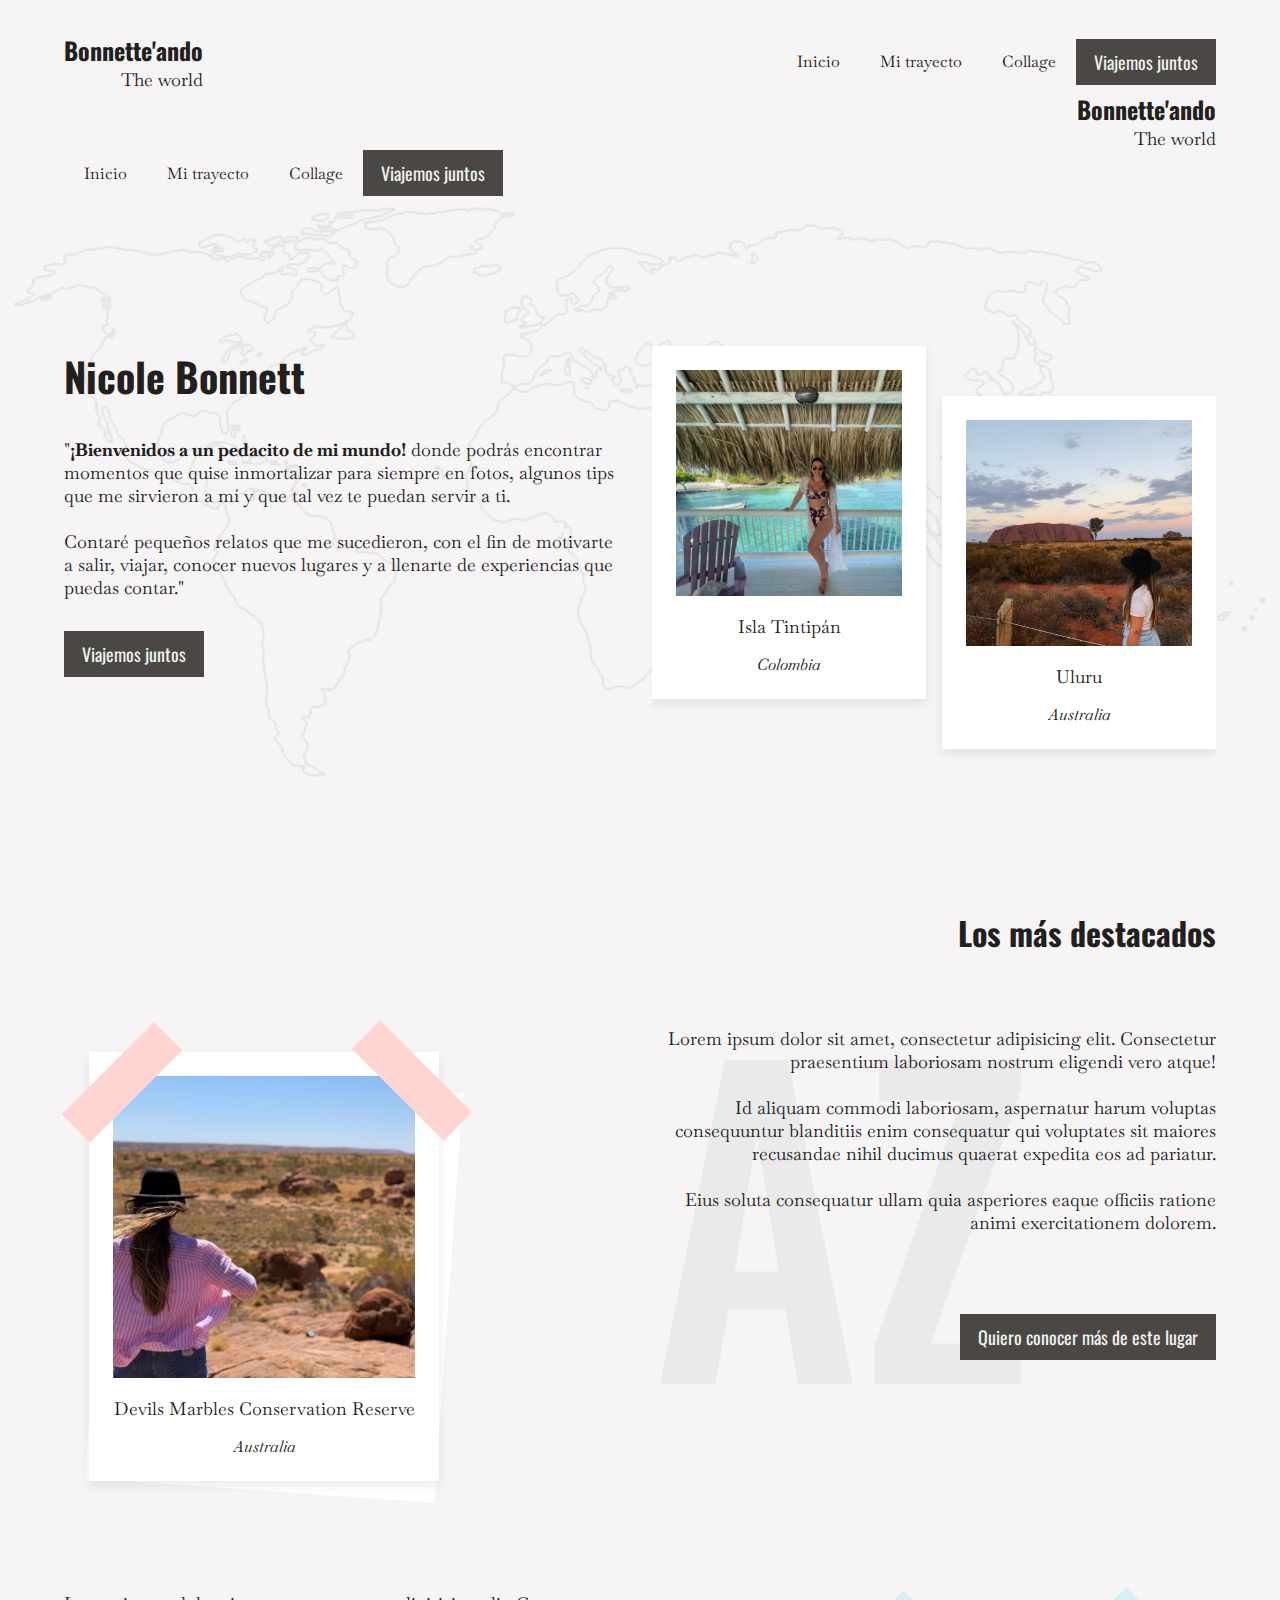
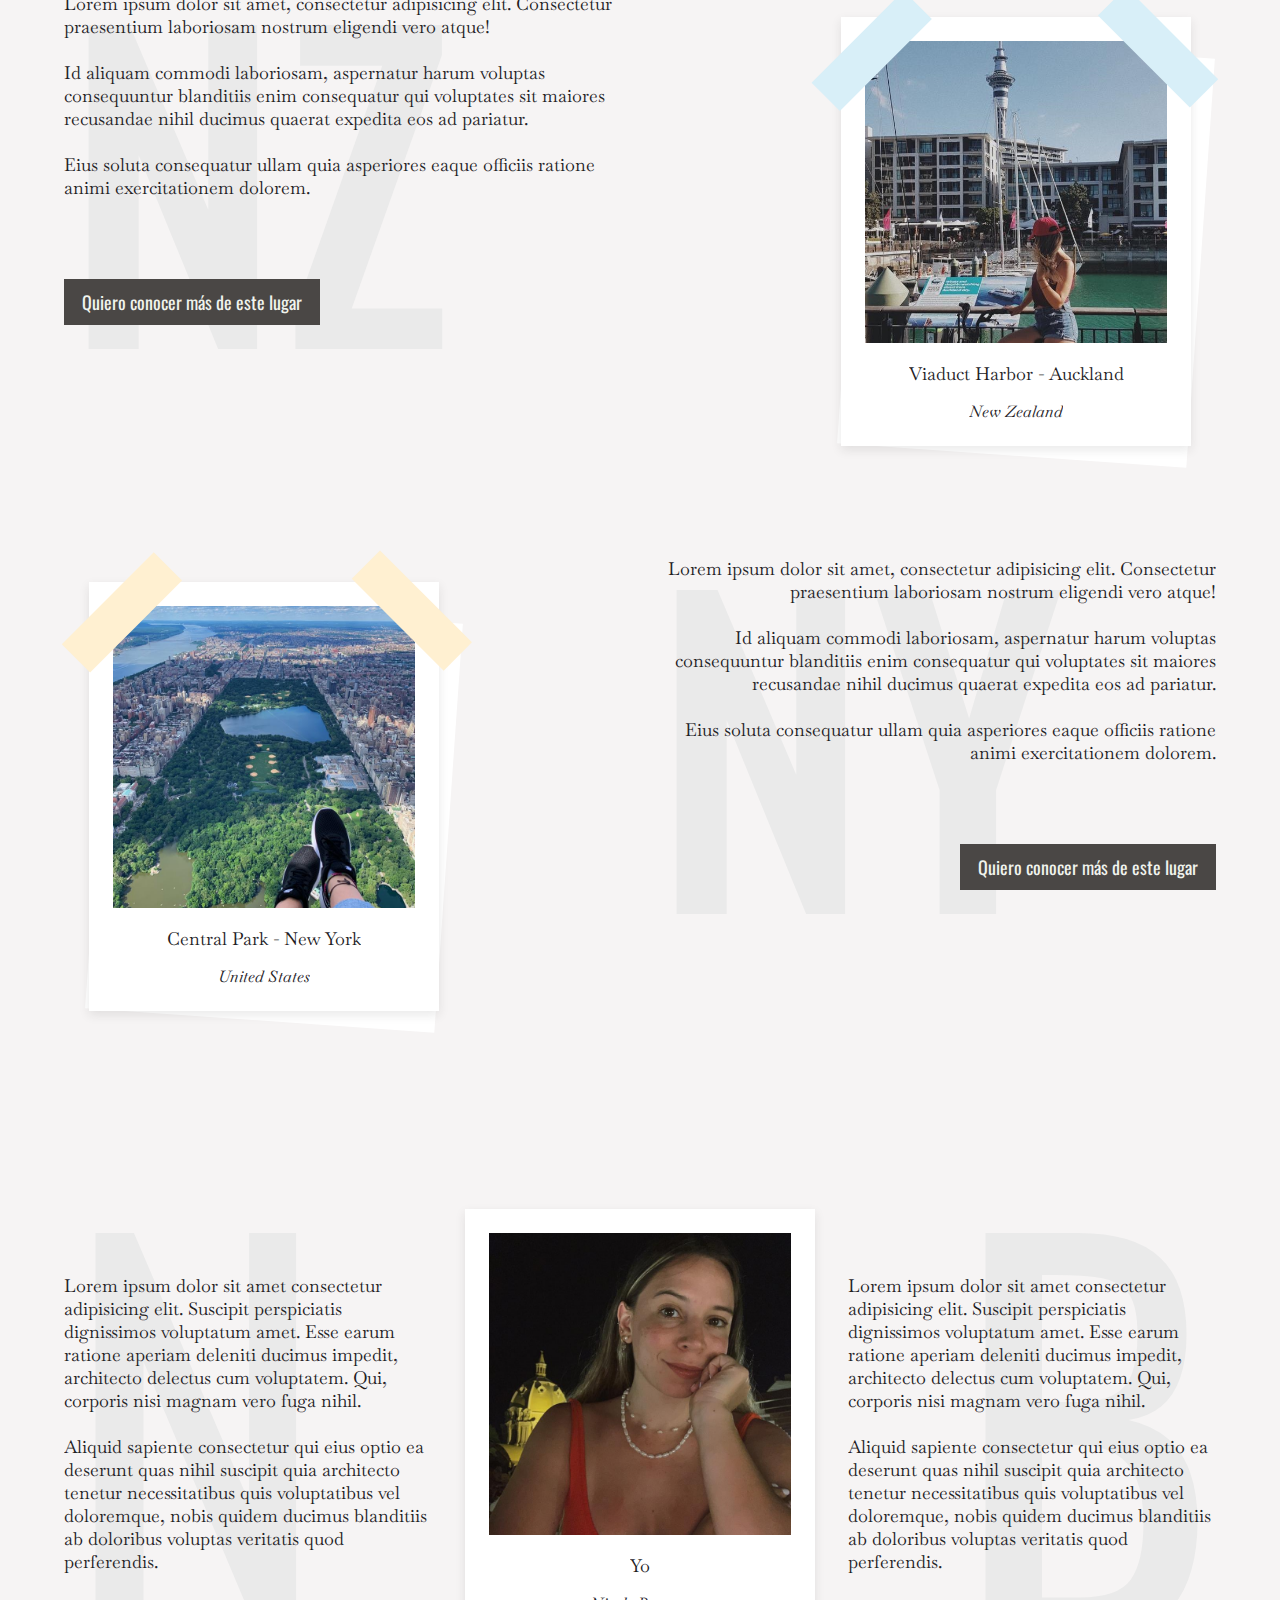
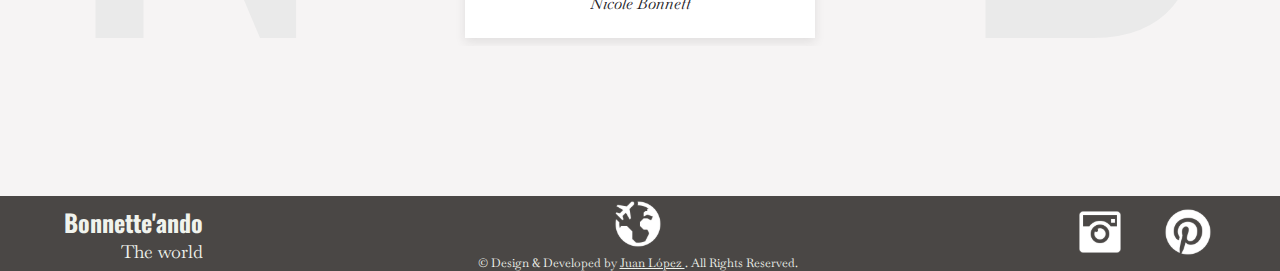
==== index.html @ 5be37dc8 "Bonnetteando the world project" ====
<!DOCTYPE html>
<html lang="en">

<head>
    <meta charset="UTF-8">
    <meta http-equiv="X-UA-Compatible" content="IE=edge">
    <meta name="viewport" content="width=device-width, initial-scale=1.0">
    <link rel="stylesheet" href="style.css">
    <link rel='stylesheet' href='https://cdn-uicons.flaticon.com/uicons-solid-straight/css/uicons-solid-straight.css'>
    <title>Bonnetteando the world | Inicio</title>
</head>

<body>
    <div class="container">
        <header>
            <nav>
                <div class="logo">
                    <h3>Bonnette'ando</h3>
                    <p>The world</p>
                </div>
                <ul>
                    <li><a href="">Inicio</a></li>
                    <li><a href="">Mi trayecto</a></li>
                    <li><a href="">Collage</a></li>
                    <button class="main-button"><a href="">Viajemos juntos</a></button>
                </ul>
                <i class="fi fi-ss-menu-burger menu"></i>
            </nav>
            <div class="nav-menu" id="menu">
                <div class="nav-menu-container">
                    <div class="logo-container">
                        <div class="logo">
                            <h3>Bonnette'ando</h3>
                            <p>The world</p>
                        </div>
                        
                        <a href="./index.html"><i class="fi fi-ss-cross menu"></i></a>
                    </div>
                    <ul>
                        <li><a href="./index.html">Inicio</a></li>
                        <li><a href="./journey.html">Mi trayecto</a></li>
                        <li><a href="">Collage</a></li>
                        <button class="main-button"><a href="">Viajemos juntos</a></button>
                    </ul>
                </div>
            </div>
        </header>
        <main>
            <div class="hero-background">
                <div class="content">
                    <div class="hero-content">
                        <h1>Nicole Bonnett</h1>
                        <p>"<b>¡Bienvenidos a un pedacito de mi mundo!</b> donde podrás encontrar
                            momentos que quise inmortalizar para siempre en fotos, algunos tips
                            que me sirvieron a mí y que tal vez te puedan servir a ti.
                            <br> <br> Contaré pequeños relatos que me sucedieron, con el fin de
                            motivarte a salir, viajar, conocer nuevos lugares y a llenarte de
                            experiencias que puedas contar."
                        </p>
                        <button class="main-button">Viajemos juntos</button>
                    </div>
                    <div class="hero-images">
                        <div class="image-card">
                            <figure>
                                <img src="./assets/images/Bali - India.jpeg" alt="Imagen de Bali.">
                            </figure>
                            <p>Isla Tintipán</p>
                            <p class="italic">Colombia</p>
                        </div>
                        <div class="image-card">
                            <figure>
                                <img src="./assets/images/Australia.jpeg" alt="">
                            </figure>
                            <p>Uluru</p>
                            <p class="italic">Australia</p>
                        </div>
                    </div>
                </div>
            </div>
            <section class="trips">
                <h2>Los más destacados</h2>
                <div class="content">
                    <div class="left-side">
                        <div class="image-card">
                            <figure>
                                <img src="./assets/images/Uluru - Australia.jpeg" alt="">
                            </figure>
                            <p>Devils Marbles Conservation Reserve</p>
                            <p class="italic">Australia</p>
                        </div>
                    </div>
                    <div class="side">
                        <p>Lorem ipsum dolor sit amet, consectetur adipisicing elit.
                            Consectetur praesentium laboriosam nostrum eligendi vero
                            atque!<br> <br> Id aliquam commodi laboriosam, aspernatur harum
                            voluptas consequuntur blanditiis enim consequatur qui
                            voluptates sit maiores recusandae nihil ducimus quaerat
                            expedita eos ad pariatur. <br> <br> Eius soluta consequatur ullam
                            quia asperiores eaque officiis ratione animi
                            exercitationem dolorem.</p>
                        <button class="main-button">Quiero conocer más de este lugar</button>
                        <span class="text-bg">AZ</span>
                    </div>
                </div>
                <div class="content">
                    <div class="left-side">
                        <div class="image-card">
                            <figure>
                                <img src="./assets/images/Tower - New Zealand.jpeg" alt="">
                            </figure>
                            <p>Viaduct Harbor - Auckland</p>
                            <p class="italic">New Zealand</p>
                        </div>
                    </div>
                    <div class="side">
                        <p>Lorem ipsum dolor sit amet, consectetur adipisicing elit.
                            Consectetur praesentium laboriosam nostrum eligendi vero
                            atque!<br> <br> Id aliquam commodi laboriosam, aspernatur harum
                            voluptas consequuntur blanditiis enim consequatur qui
                            voluptates sit maiores recusandae nihil ducimus quaerat
                            expedita eos ad pariatur. <br> <br> Eius soluta consequatur ullam
                            quia asperiores eaque officiis ratione animi
                            exercitationem dolorem.</p>
                        <button class="main-button">Quiero conocer más de este lugar</button>
                        <span class="text-bg">NZ</span>
                    </div>
                </div>
                <div class="content">
                    <div class="left-side">
                        <div class="image-card">
                            <figure>
                                <img src="./assets/images/Manhattan - New York.jpeg" alt="">
                            </figure>
                            <p>Central Park - New York</p>
                            <p class="italic">United States</p>
                        </div>
                    </div>
                    <div class="side">
                        <p>Lorem ipsum dolor sit amet, consectetur adipisicing elit.
                            Consectetur praesentium laboriosam nostrum eligendi vero
                            atque!<br> <br> Id aliquam commodi laboriosam, aspernatur harum
                            voluptas consequuntur blanditiis enim consequatur qui
                            voluptates sit maiores recusandae nihil ducimus quaerat
                            expedita eos ad pariatur. <br> <br> Eius soluta consequatur ullam
                            quia asperiores eaque officiis ratione animi
                            exercitationem dolorem.</p>
                        <button class="main-button">Quiero conocer más de este lugar</button>
                        <span class="text-bg">NY</span>
                    </div>
                </div>
            </section>
            <section class="about-me">
                <p>Lorem ipsum dolor sit amet consectetur adipisicing elit. Suscipit
                    perspiciatis dignissimos voluptatum amet. Esse earum ratione aperiam
                    deleniti ducimus impedit, architecto delectus cum voluptatem. Qui,
                    corporis nisi magnam vero fuga nihil. <br> <br> Aliquid sapiente consectetur
                    qui eius optio ea deserunt quas nihil suscipit quia architecto tenetur
                    necessitatibus quis voluptatibus vel doloremque, nobis quidem ducimus
                    blanditiis ab doloribus voluptas veritatis quod perferendis.</p>
                <div class="image-card">
                    <figure>
                        <img src="./assets/images/Nicole.jpeg" alt="">
                    </figure>
                    <p>Yo</p>
                    <p class="italic">Nicole Bonnett</p>
                </div>
                <p>Lorem ipsum dolor sit amet consectetur adipisicing elit. Suscipit
                    perspiciatis dignissimos voluptatum amet. Esse earum ratione aperiam
                    deleniti ducimus impedit, architecto delectus cum voluptatem. Qui,
                    corporis nisi magnam vero fuga nihil. <br> <br> Aliquid sapiente consectetur
                    qui eius optio ea deserunt quas nihil suscipit quia architecto tenetur
                    necessitatibus quis voluptatibus vel doloremque, nobis quidem ducimus
                    blanditiis ab doloribus voluptas veritatis quod perferendis.</p>
            </section>
        </main>
    </div>
    <footer>
        <div class="footer-content">
            <div class="logo">
                <h3>Bonnette'ando</h3>
                <p>The world</p>
            </div>
            <div class="footer-center">
                <figure>
                    <img src="./assets/icons/Around the Globe.svg" alt="Globe Icons">
                </figure>
                <p>© Design & Developed by <a href="https://juanlopez-portfolio.bubbleapps.io/version-test"
                        target="_blank"> Juan López </a>. All Rights Reserved.</p>
            </div>
            <div class="social-media">
                <figure>
                    <a href="https://www.instagram.com/bonnetteandotheworld/" target="_blank"><img
                            src="./assets/icons/Instagram Old.svg" alt="Social Media Instagram Icon"></a>
                </figure>
                <figure>
                    <a href="https://co.pinterest.com/nikibonett/" target="_blank"><img
                            src="./assets/icons/Pinterest.svg" alt="Social Media Instagram Icon"></a>
                </figure>
            </div>
        </div>
    </footer>
</body>
<script src="./scripts.js"></script>
</html>
---- style.css ----
@import url('https://fonts.googleapis.com/css2?family=Baskervville:ital@0;1&family=Oswald:wght@400;500;700&display=swap');

:root {
    --background-Main: #F6F4F4;
    --background-Container: #FFF;
    --background-Container-Dark: #4A4745;
    --font-Primary: #22201E;
    --font-Subtle: #F0F3ED;
    --font-bg: #EAEAEA;
    --border-Primary: #4A4745;
    --tape-1: #FFD4D1;
    --tape-2: #D8EFF8;
    --tape-3: #FFF0D1;
    --tape-4: #DBF7F1;
    --thumb-tack-front: #FAD6DD;
    --thumb-tack-back: #F9CDD6;
}

* {
    box-sizing: border-box;
    margin: 0; padding: 0;
    font-family: 'Baskervville', serif;
    scroll-behavior: smooth;
    color: var(--font-Primary);
    text-decoration: none;
    list-style: none;
    overflow-x: hidden;
}

html {
    font-size: 62.5%;
    background-color: var(--background-Main);
}

.container {
    width: 90%;
    max-width: 1280px;
    margin: auto;
}

h1 {
    font-size: 4.0rem;
    font-family: 'Oswald', sans-serif;
}

h2 {
    font-size: 3.2rem;
    font-family: 'Oswald', sans-serif;
}

h3 {
    font-size: 2.4rem;
    font-family: 'Oswald', sans-serif;
}

p {
    font-size: 1.8rem;
}

.italic {
    font-style: italic;
    font-size: 1.6rem;
}

nav {
    display: flex;
    justify-content: space-between;
    align-items: center;
    margin-top: 3.2rem;
}

.logo {
    display: flex;
    flex-direction: column;
    align-items: flex-end;
}

ul {
    display: flex;
    align-items: center;
}

li {
    font-size: 1.6rem;
}

ul li a {
    margin: 0 20px 0;
}

nav i {
    font-size: 32px;
    color: var(--font-Primary);
    display: none;
}

.main-button {
    width: fit-content;
    padding: 8px 16px;
    font-size: 1.8rem;
    font-family: 'Oswald', sans-serif;
    background-color: var(--background-Container-Dark);
    color: var(--font-Subtle);
    border: 2px solid var(--border-Primary);
}

.main-button a {
    font-family: 'Oswald', sans-serif;
    color: var(--font-Subtle);
}

.main-button:hover {
    border: 2px solid var(--border-Primary);
    background-color: transparent;
    color: var(--font-Primary);
}

.main-button:hover a {
    color: var(--font-Primary);
}

.hero-background::before {
    content: '';
    width: 100%;
    position: absolute;
    left: 0;
    background-image: url('./assets/images/World\ Croquis\ -\ Black.png');
    background-repeat: no-repeat;
    background-size: contain;
    opacity: 8%;
    z-index: -100;
    aspect-ratio: 16 / 9;
}

.hero-background .content {
    margin-top: 150px;
}

.hero-content {
    display: flex;
    flex-direction: column;
    max-width: 560px;
    row-gap: 32px;
}

.hero-images {
    display: grid;
    grid-template-columns: repeat(auto-fill, minmax(230px, 1fr));
    padding: 0 0 60px;
    min-width: 300px;
    column-gap: 16px;
}

.hero-images:first-child {
    margin-left: 50px;
}


.hero-images div:nth-child(2) {
    z-index: -1;
    transform: translateY(50px);
    -webkit-transform: translateY(50px);
    -moz-transform: translateY(50px);
    -ms-transform: translateY(50px);
    -o-transform: translateY(50px);
}

.image-card figure {
    overflow: hidden;
}

.image-card figure img {
    max-width: 100%;
    height: auto;
    object-fit: cover;
    aspect-ratio: 1;
}

.trips {
    display: grid;
    row-gap: 56px;
}

.trips h2 {
    text-align: right;
    margin-top: 150px;
}
.content {
    display: grid;
    grid-template-columns: repeat(auto-fit, minmax(330px, 1fr));
    justify-content: space-between;
    column-gap: 24px;
}

.image-card {
    display: flex;
    flex-direction: column;
    flex-shrink: 1;
    row-gap: 16px;
    max-width: 350px;
    padding: 24px;
    background-color: var(--background-Container);
    align-items: center;
    box-shadow: 0px 4px 10px rgba(35, 35, 35, 0.1);
}


.trips .image-card {
    margin: 25px;
}

.trips .image-card::before {
    content: '';
    width: 350px;
    height: 410px;
    position: absolute;
    background-color: var(--background-Container);
    z-index: -99;
    transform: translate(10px, 5px) rotate(4deg);
    -webkit-transform: translate(10px, 5px) rotate(4deg);
    -moz-transform: translate(10px, 5px) rotate(4deg);
    -ms-transform: translate(10px, 5px) rotate(4deg);
    -o-transform: translate(10px, 5px) rotate(4deg);
}


.trips .content {
    padding: 15px 0;
}

.side {
    display: flex;
    position: relative;
    flex-direction: column;
    align-items: flex-end;
    text-align: right;
    row-gap: 80px;
    overflow: hidden;
}

.text-bg {
    position: absolute;
    top: -120px;
    left: 0;
    font-family: 'Oswald', sans-serif;
    font-size: 400px;
    font-weight: 500;
    color: var(--font-bg);
    z-index: -99;
}

.trips .content .left-side::before {
    content: '';
    width: 130px;
    height: 40px;
    background-color: var(--tape-1);
    position: absolute;
    transform: rotate(-45deg) translate(-30px,20px);
    -webkit-transform: rotate(-45deg) translate(-30px,20px);
    -moz-transform: rotate(-45deg) translate(-30px,20px);
    -ms-transform: rotate(-45deg) translate(-30px,20px);
    -o-transform: rotate(-45deg) translate(-30px,20px);
}

.trips .content .left-side::after {
    content: '';
    width: 130px;
    height: 40px;
    background-color: var(--tape-1);
    position: absolute;
    transform: rotate(45deg) translate(-115px,-515px);
    -webkit-transform: rotate(45deg) translate(-115px,-515px);
    -moz-transform: rotate(45deg) translate(-115px,-515px);
    -ms-transform: rotate(45deg) translate(-115px,-515px);
    -o-transform: rotate(45deg) translate(-115px,-515px);
}

.trips .content:nth-child(4) .left-side::before {
    background-color: var(--tape-3);
}

.trips .content:nth-child(4) .left-side::after {
    background-color: var(--tape-3);
}

.trips .content:nth-child(3) .left-side {
    display: flex;
    justify-content: right;
}

.trips .content:nth-child(3) .left-side::before {
    content: '';
    width: 130px;
    height: 40px;
    background-color: var(--tape-2);
    position: absolute;
    transform: rotate(-45deg) translate(-225px,-170px);
    -webkit-transform: rotate(-45deg) translate(-225px,-170px);
    -moz-transform: rotate(-45deg) translate(-225px,-170px);
    -ms-transform: rotate(-45deg) translate(-225px,-170px);
    -o-transform: rotate(-45deg) translate(-225px,-170px);
}

.trips .content:nth-child(3) .left-side::after {
    content: '';
    width: 130px;
    height: 40px;
    background-color: var(--tape-2);
    position: absolute;
    transform: rotate(45deg) translate(30px,20px);
    -webkit-transform: rotate(45deg) translate(30px,20px);
    -moz-transform: rotate(45deg) translate(30px,20px);
    -ms-transform: rotate(45deg) translate(30px,20px);
    -o-transform: rotate(45deg) translate(30px,20px);
}


.trips .content:nth-child(3) .side {
    text-align: left;
    align-items: flex-start;
    grid-row: 1;
}

.about-me {
    display: grid;
    position: relative;
    grid-template-columns: repeat(auto-fit, minmax(350px, 1fr));
    column-gap: 24px;
    justify-items: center;
    align-items: center;
    margin: 150px 0;
    padding: 8px 0;
    overflow: hidden;
}


.about-me::before {
    content: 'N';
    position: absolute;
    top: -160px;
    left: 0;
    color: var(--font-bg);
    font-size: 50rem;
    font-family: 'Oswald', sans-serif;
    z-index: -99;
}

.about-me::after {
    content: 'B';
    position: absolute;
    top: -160px;
    right:  0;
    color: var(--font-bg);
    font-size: 50rem;
    font-family: 'Oswald', sans-serif;
    z-index: -99;
}

footer { 
    background-color: var(--background-Container-Dark);
}

.footer-content {
    width: 90%;
    display: flex;
    justify-content: space-between;
    align-items: center;
    margin: auto;
}

.footer-content .logo h3,
.footer-content .logo p {
    color: var(--font-Subtle);
}

.footer-center {
    display: inherit;
    flex-direction: column;
    align-items: center;
}

.footer-center p {
    color: var(--font-Subtle);
    font-size: 1.2rem;
}


.footer-center a {
    color: var(--font-Subtle);
    text-decoration: underline;
}

.social-media {
    display: inherit;
    column-gap: 32px;
}

@media screen and (max-width: 425px) {
    .content .hero-content h1 {
        font-size: 3.2rem;
    }

    p {
        font-size: 1.6rem;
    }

    .trips .image-card {
        margin-left: 0;
        margin-right: 0;
    }

    .main-button {
        width: 100%;
    }
}

@media screen and (max-width: 540px) {

    .trips .content .left-side::before,
    .trips .content .left-side::after {
        display: none;
    }

    .hero-images {
        grid-template-columns: repeat(auto-fit, minmax(150px, 1fr));
        column-gap: 8px;
    }

    .hero-images .image-card {
        padding: 12px !important;
    }

    .hero-images .image-card p {
        font-size: 1.4rem;
    }

}

@media screen and (max-width: 768px) {

    nav ul {
        display: none;
    } 
    
    nav i {
        display: flex;
    }

    .nav-menu {
        width: 0;
        height: 100vh;
        position: absolute;
        top: 0;
        left: 0;
        background-color: var(--background-Main);
        transition: 0.2s;
        -webkit-transition: 0.2s;
        -moz-transition: 0.2s;
        -ms-transition: 0.2s;
        -o-transition: 0.2s;
    }

    .nav-menu-container {
        display: flex;
        flex-direction: column;
        max-width: 90%;
        margin: 0 auto;
        row-gap: 100px;
    }

    .nav-menu.active {
        width: 100vw;
    }

    .nav-menu i {
        font-size: 2.4rem;

    }

    .nav-menu ul {
        position: relative;
        display: flex;
        flex-direction: column;
        top: 25%;
        row-gap: 32px;
        opacity: 0;
    }

    .nav-menu.active ul {
        opacity: 100%;
        transition: 0.2s;
        -webkit-transition: 0.2s;
        -moz-transition: 0.2s;
        -ms-transition: 0.2s;
        -o-transition: 0.2s;
}

    .nav-menu .logo-container {
        display: flex;
        padding-top: 24px;
        justify-content: space-between;
        align-items: center;
    }

    
    .hero-background .content{
        margin-top: 48px;
    }
    
    .trips .image-card::before {
        display: none;
    }

    .trips .image-card,
    .about-me .image-card {
        padding: 16px;
    }

    .hero-images {
        grid-row: 1;
    }

    .hero-images .image-card:nth-child(2) {
        display: flex !important;
    }

    .trips .content .left-side {
        margin: 0 auto;
    }

    .trips .content:nth-child(3) .side {
        grid-row: none;
    }

    .about-me {
        row-gap: 32px;
    }

    .footer-center img,
    .footer-content .logo {
        display: none;
    }

    .footer-content {
        flex-direction: column-reverse;
        padding: 8px;
        row-gap: 24px;
    }

}

@media screen and (max-width: 1050px) {
    .hero-images .image-card:nth-child(2) {
        display: none;
    }
}

@media screen and (max-width: 1150px) {
    .hero-images {
        justify-items: end;
    }
    .hero-images .image-card {
        padding: 16px;
    }
}
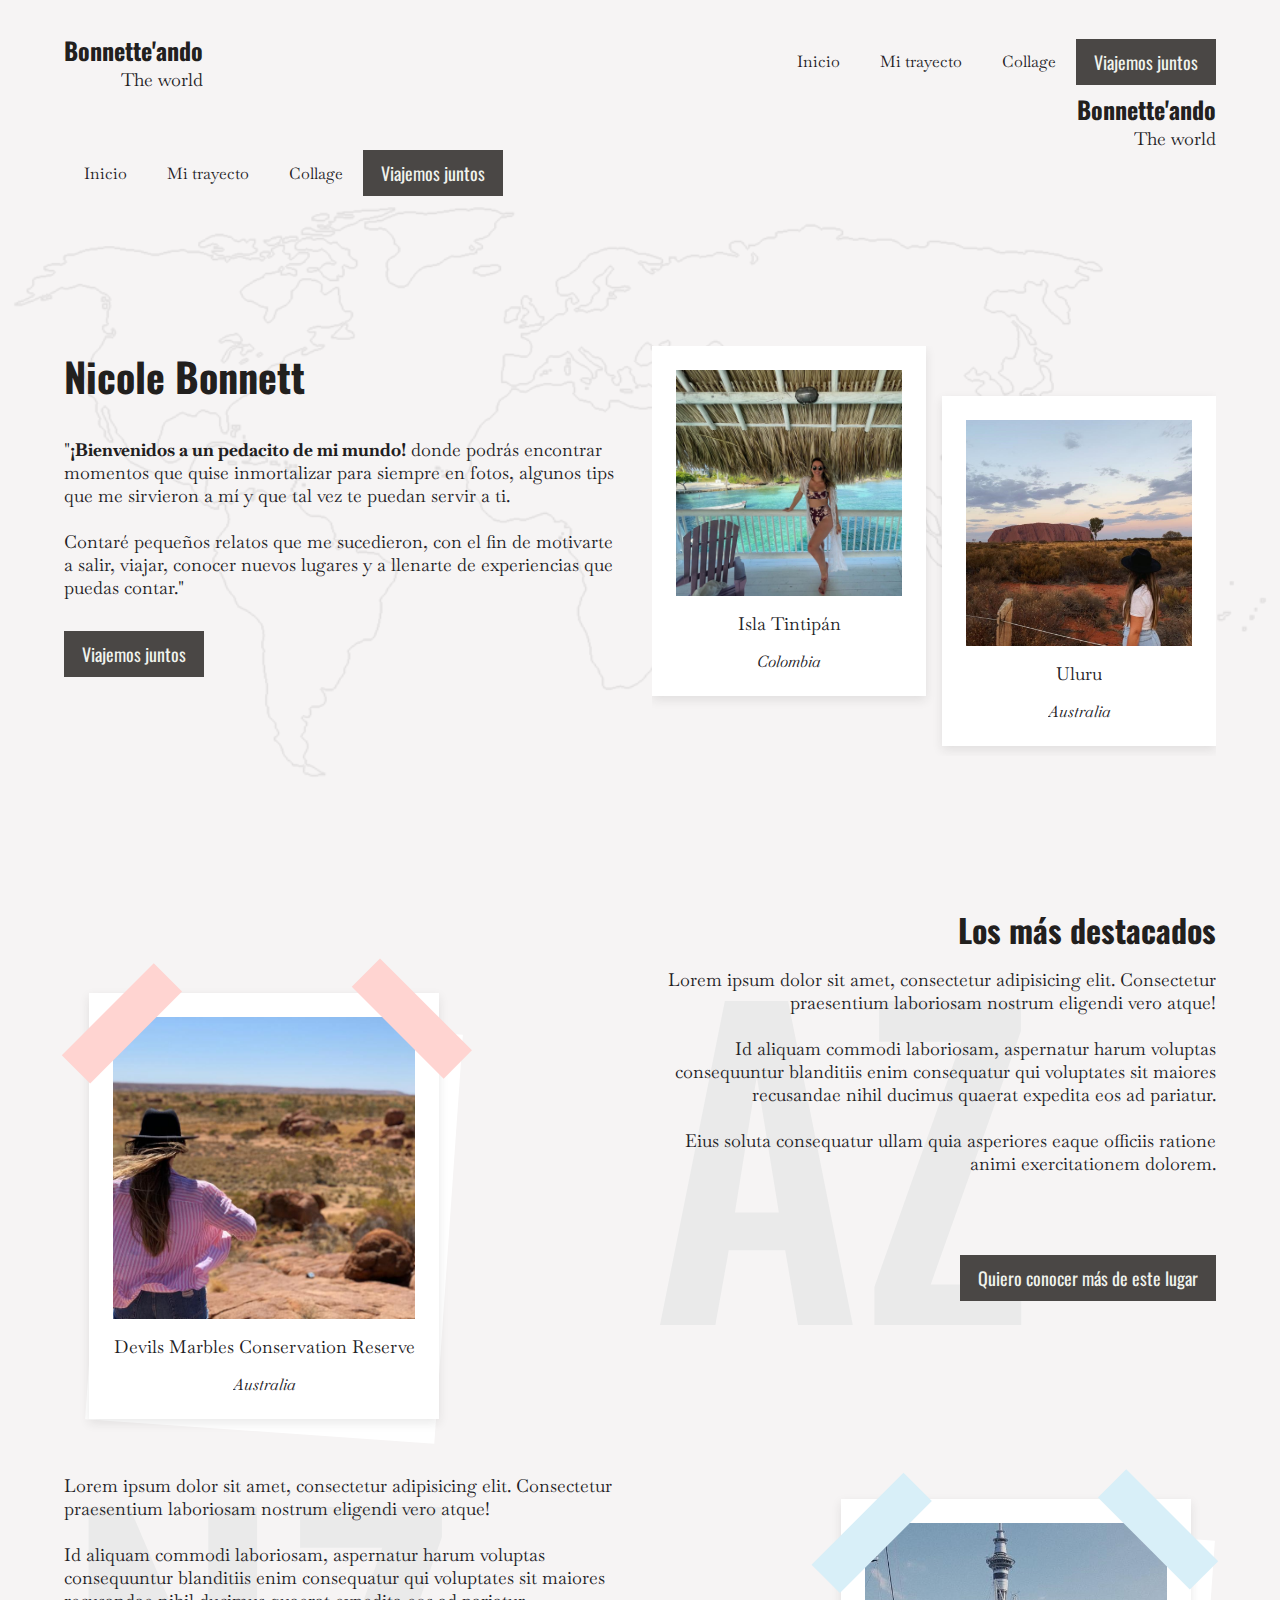
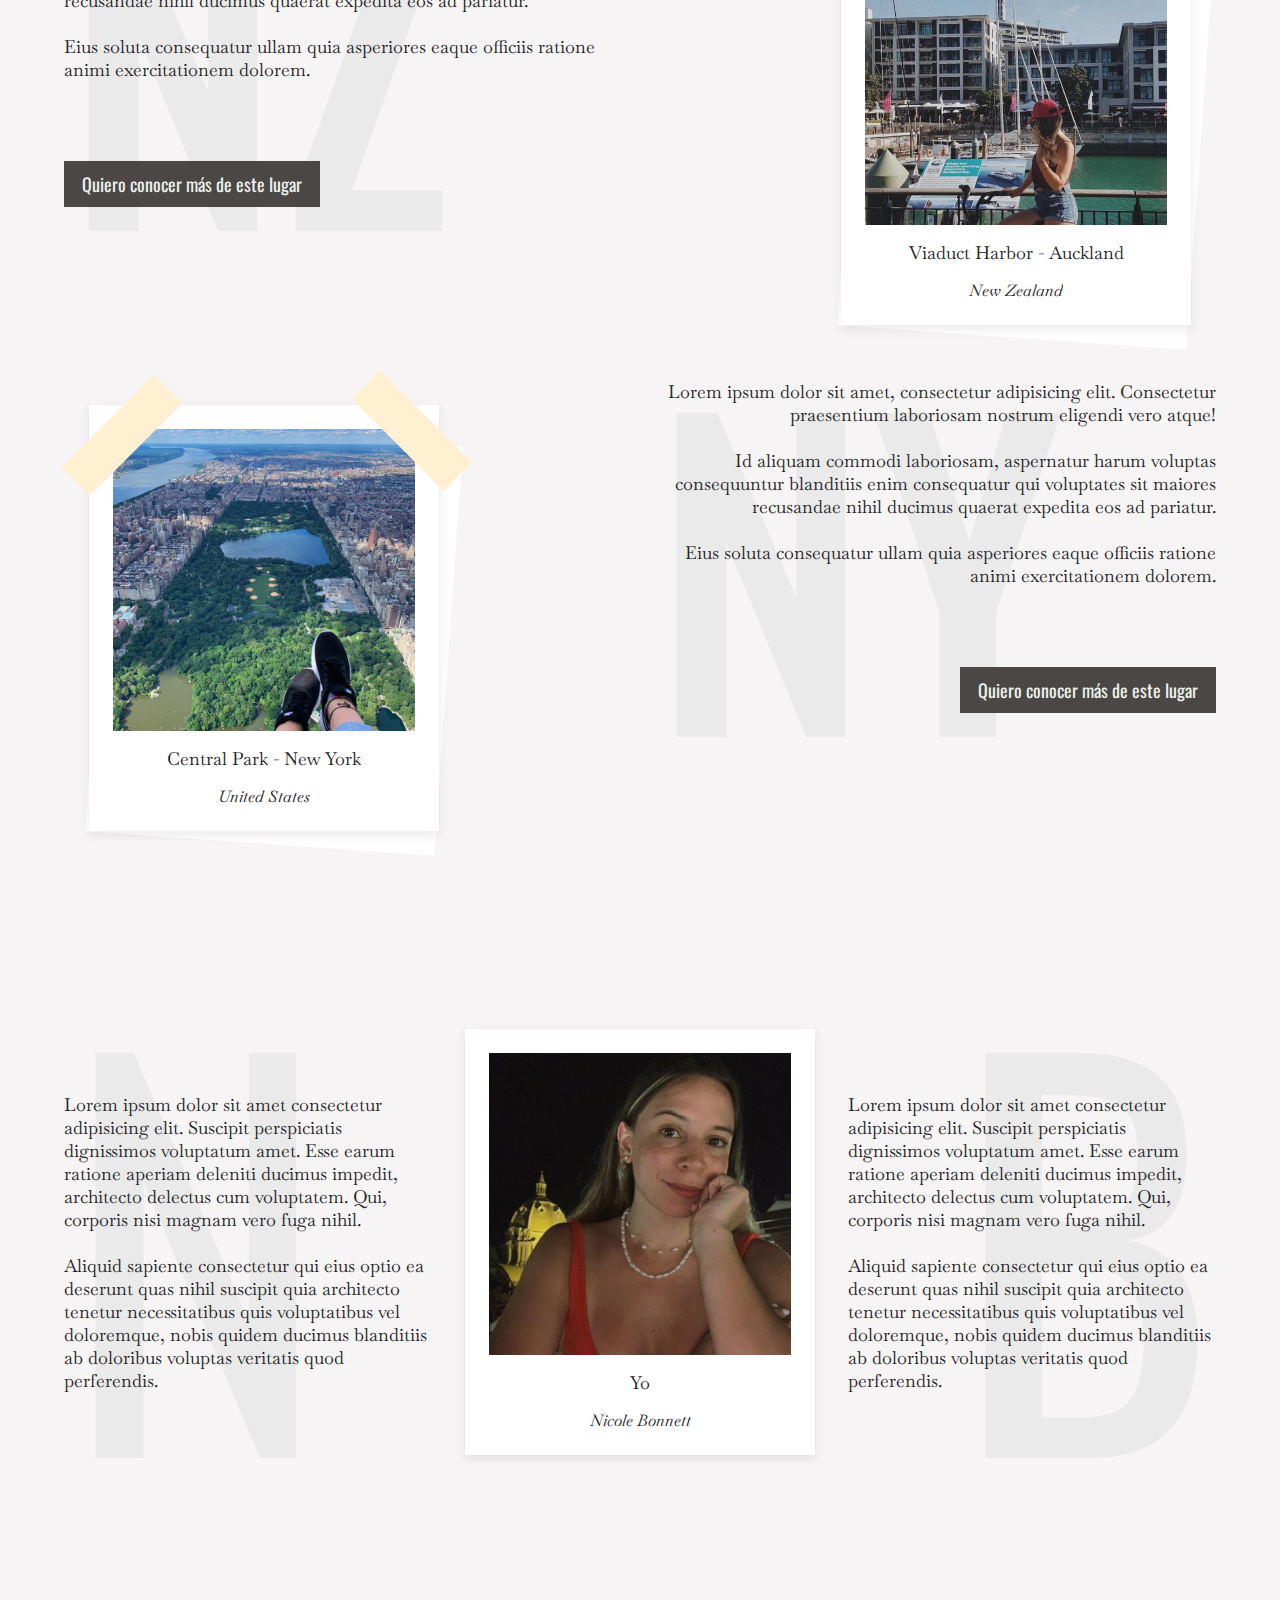
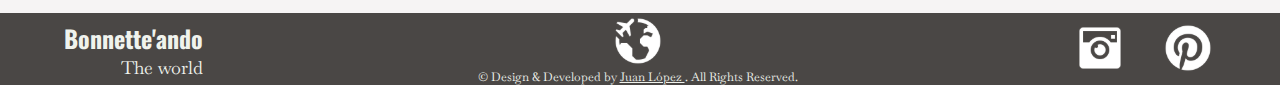
==== commit 8813254b: "Changed row-gap in trips" ====
--- a/index.html
+++ b/index.html
@@ -61,16 +61,12 @@
                     </div>
                     <div class="hero-images">
                         <div class="image-card">
-                            <figure>
-                                <img src="./assets/images/Bali - India.jpeg" alt="Imagen de Bali.">
-                            </figure>
+                            <img src="./assets/images/Bali - India.jpeg" alt="Imagen de Bali.">
                             <p>Isla Tintipán</p>
                             <p class="italic">Colombia</p>
                         </div>
                         <div class="image-card">
-                            <figure>
-                                <img src="./assets/images/Australia.jpeg" alt="">
-                            </figure>
+                            <img src="./assets/images/Australia.jpeg" alt="">
                             <p>Uluru</p>
                             <p class="italic">Australia</p>
                         </div>
@@ -82,9 +78,7 @@
                 <div class="content">
                     <div class="left-side">
                         <div class="image-card">
-                            <figure>
-                                <img src="./assets/images/Uluru - Australia.jpeg" alt="">
-                            </figure>
+                            <img src="./assets/images/Uluru - Australia.jpeg" alt="">
                             <p>Devils Marbles Conservation Reserve</p>
                             <p class="italic">Australia</p>
                         </div>
@@ -105,9 +99,7 @@
                 <div class="content">
                     <div class="left-side">
                         <div class="image-card">
-                            <figure>
-                                <img src="./assets/images/Tower - New Zealand.jpeg" alt="">
-                            </figure>
+                            <img src="./assets/images/Tower - New Zealand.jpeg" alt="">
                             <p>Viaduct Harbor - Auckland</p>
                             <p class="italic">New Zealand</p>
                         </div>
@@ -128,9 +120,7 @@
                 <div class="content">
                     <div class="left-side">
                         <div class="image-card">
-                            <figure>
-                                <img src="./assets/images/Manhattan - New York.jpeg" alt="">
-                            </figure>
+                            <img src="./assets/images/Manhattan - New York.jpeg" alt="">
                             <p>Central Park - New York</p>
                             <p class="italic">United States</p>
                         </div>
@@ -158,9 +148,7 @@
                     necessitatibus quis voluptatibus vel doloremque, nobis quidem ducimus
                     blanditiis ab doloribus voluptas veritatis quod perferendis.</p>
                 <div class="image-card">
-                    <figure>
-                        <img src="./assets/images/Nicole.jpeg" alt="">
-                    </figure>
+                    <img src="./assets/images/Nicole.jpeg" alt="">
                     <p>Yo</p>
                     <p class="italic">Nicole Bonnett</p>
                 </div>
@@ -181,21 +169,17 @@
                 <p>The world</p>
             </div>
             <div class="footer-center">
-                <figure>
-                    <img src="./assets/icons/Around the Globe.svg" alt="Globe Icons">
-                </figure>
+                <img src="./assets/icons/Around the Globe.svg" alt="Globe Icons">
                 <p>© Design & Developed by <a href="https://juanlopez-portfolio.bubbleapps.io/version-test"
                         target="_blank"> Juan López </a>. All Rights Reserved.</p>
             </div>
             <div class="social-media">
-                <figure>
-                    <a href="https://www.instagram.com/bonnetteandotheworld/" target="_blank"><img
-                            src="./assets/icons/Instagram Old.svg" alt="Social Media Instagram Icon"></a>
-                </figure>
-                <figure>
-                    <a href="https://co.pinterest.com/nikibonett/" target="_blank"><img
-                            src="./assets/icons/Pinterest.svg" alt="Social Media Instagram Icon"></a>
-                </figure>
+                <a href="https://www.instagram.com/bonnetteandotheworld/" target="_blank"><img
+                        src="./assets/icons/Instagram Old.svg" alt="Social Media Instagram Icon"></a>
+
+                <a href="https://co.pinterest.com/nikibonett/" target="_blank"><img
+                        src="./assets/icons/Pinterest.svg" alt="Social Media Instagram Icon"></a>
+
             </div>
         </div>
     </footer>
--- a/style.css
+++ b/style.css
@@ -94,6 +94,7 @@
     display: none;
 }
 
+
 .main-button {
     width: fit-content;
     padding: 8px 16px;
@@ -165,11 +166,11 @@
     -o-transform: translateY(50px);
 }
 
-.image-card figure {
+.image-card {
     overflow: hidden;
 }
 
-.image-card figure img {
+.image-card img {
     max-width: 100%;
     height: auto;
     object-fit: cover;
@@ -178,8 +179,8 @@
 
 .trips {
     display: grid;
-    row-gap: 56px;
-}
+}
+
 
 .trips h2 {
     text-align: right;
@@ -437,6 +438,16 @@
 }
 
 @media screen and (max-width: 768px) {
+
+    @supports not ((object-fit: cover) or (aspect-ratio: 1 / 1)) {
+        .image-card {
+            height: fit-content;
+        }
+    }
+
+    .image-card {
+        height: fit-content;
+    }
 
     nav ul {
         display: none;
@@ -502,7 +513,6 @@
         align-items: center;
     }
 
-    
     .hero-background .content{
         margin-top: 48px;
     }
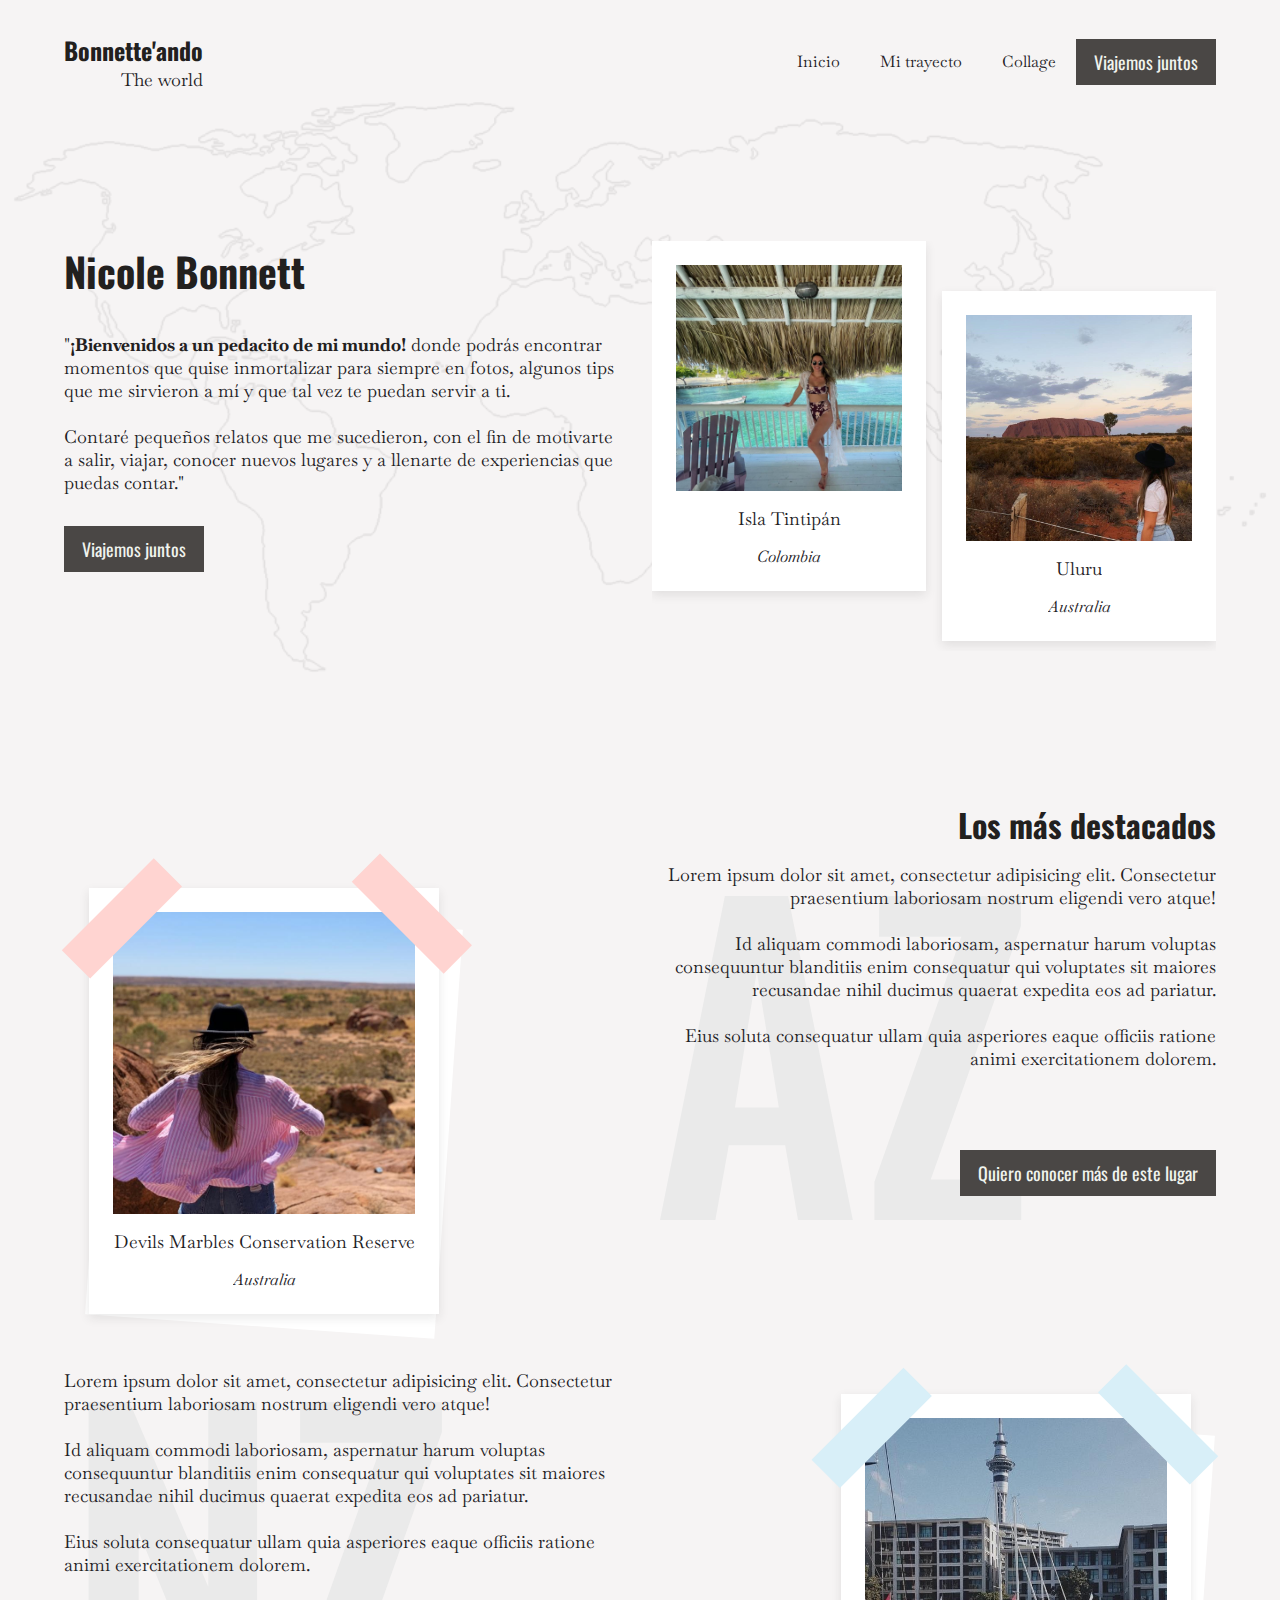
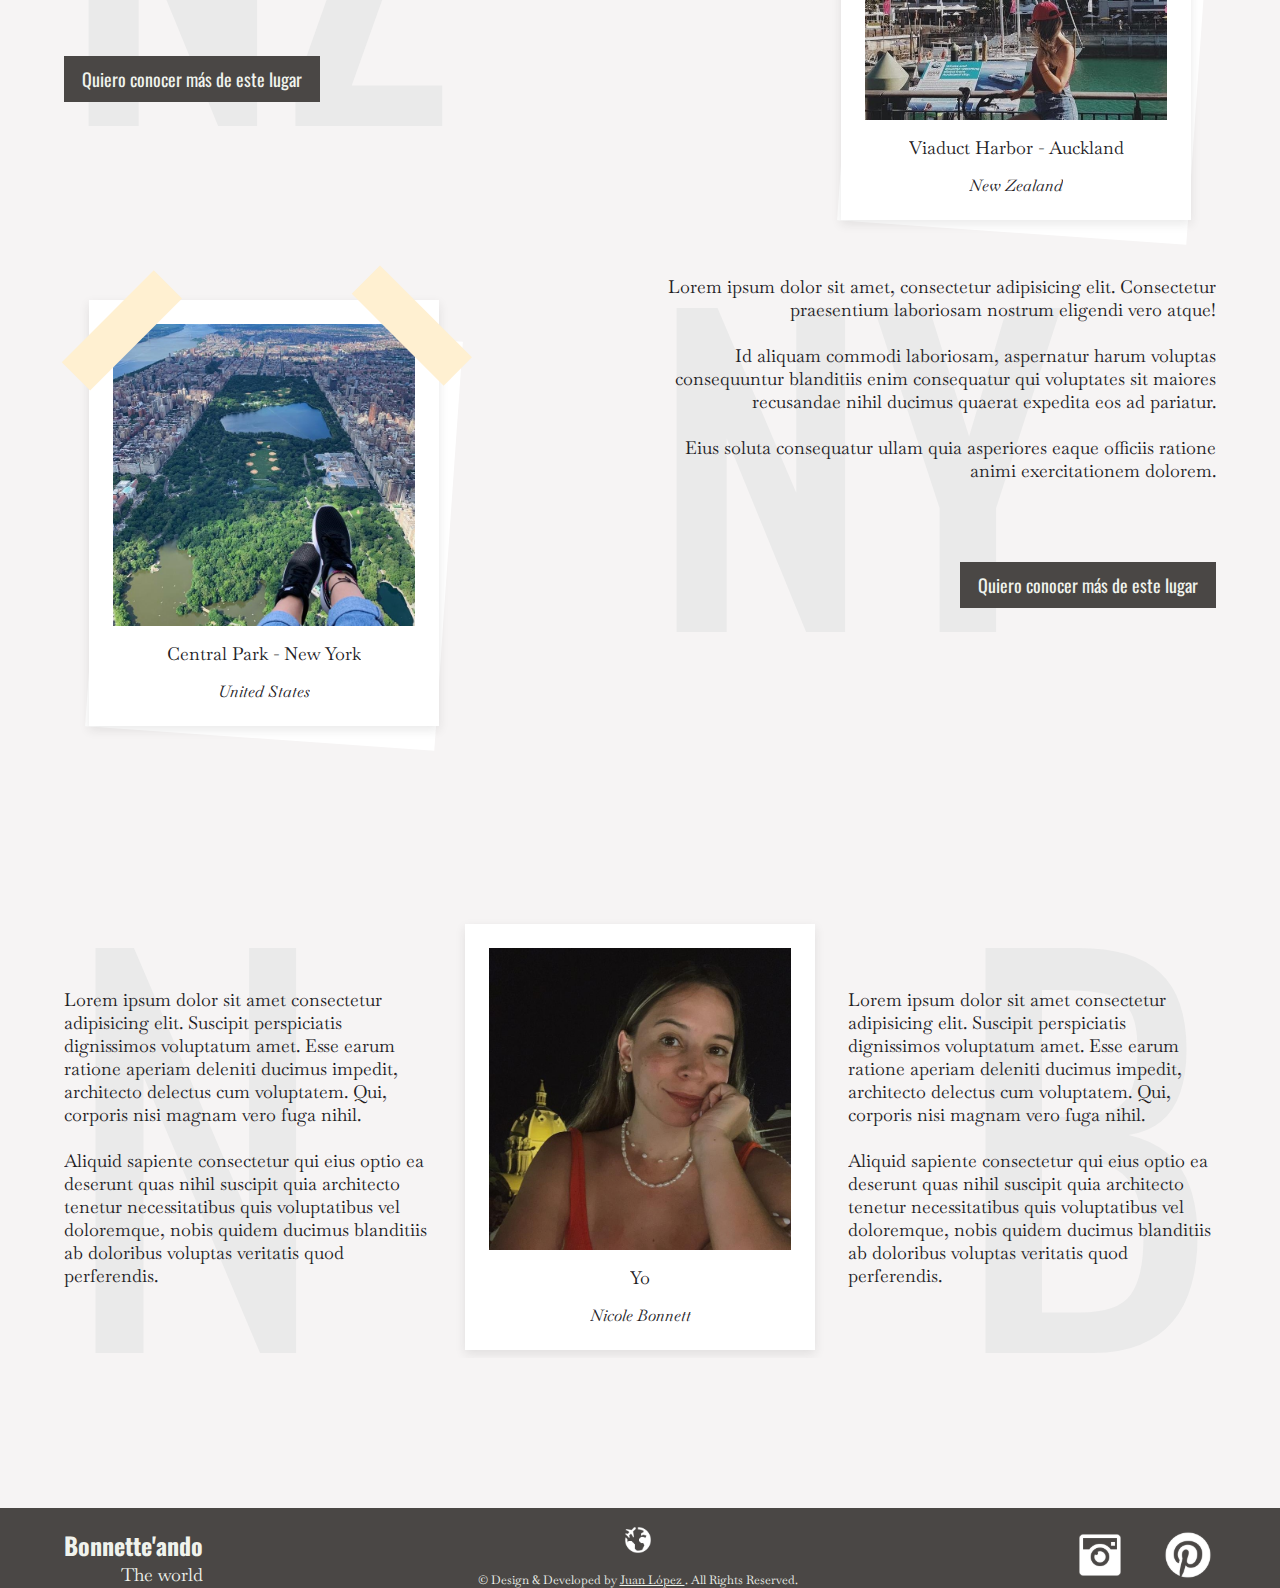
==== commit 9d1a4b92: "added lazy loading attribute to images" ====
--- a/index.html
+++ b/index.html
@@ -61,12 +61,12 @@
                     </div>
                     <div class="hero-images">
                         <div class="image-card">
-                            <img src="./assets/images/Bali - India.jpeg" alt="Imagen de Bali.">
+                            <img src="./assets/images/Bali - India.jpeg" alt="Imagen de Bali." loading="lazy">
                             <p>Isla Tintipán</p>
                             <p class="italic">Colombia</p>
                         </div>
                         <div class="image-card">
-                            <img src="./assets/images/Australia.jpeg" alt="">
+                            <img src="./assets/images/Australia.jpeg" alt="" loading="lazy">
                             <p>Uluru</p>
                             <p class="italic">Australia</p>
                         </div>
@@ -78,7 +78,7 @@
                 <div class="content">
                     <div class="left-side">
                         <div class="image-card">
-                            <img src="./assets/images/Uluru - Australia.jpeg" alt="">
+                            <img src="./assets/images/Uluru - Australia.jpeg" alt="" loading="lazy">
                             <p>Devils Marbles Conservation Reserve</p>
                             <p class="italic">Australia</p>
                         </div>
@@ -99,7 +99,7 @@
                 <div class="content">
                     <div class="left-side">
                         <div class="image-card">
-                            <img src="./assets/images/Tower - New Zealand.jpeg" alt="">
+                            <img src="./assets/images/Tower - New Zealand.jpeg" alt="" loading="lazy">
                             <p>Viaduct Harbor - Auckland</p>
                             <p class="italic">New Zealand</p>
                         </div>
@@ -120,7 +120,7 @@
                 <div class="content">
                     <div class="left-side">
                         <div class="image-card">
-                            <img src="./assets/images/Manhattan - New York.jpeg" alt="">
+                            <img src="./assets/images/Manhattan - New York.jpeg" alt="" loading="lazy">
                             <p>Central Park - New York</p>
                             <p class="italic">United States</p>
                         </div>
@@ -148,7 +148,7 @@
                     necessitatibus quis voluptatibus vel doloremque, nobis quidem ducimus
                     blanditiis ab doloribus voluptas veritatis quod perferendis.</p>
                 <div class="image-card">
-                    <img src="./assets/images/Nicole.jpeg" alt="">
+                    <img src="./assets/images/Nicole.jpeg" alt="" loading="lazy">
                     <p>Yo</p>
                     <p class="italic">Nicole Bonnett</p>
                 </div>
@@ -169,16 +169,16 @@
                 <p>The world</p>
             </div>
             <div class="footer-center">
-                <img src="./assets/icons/Around the Globe.svg" alt="Globe Icons">
+                <img src="./assets/icons/Around the Globe.svg" alt="Globe Icons" loading="lazy">
                 <p>© Design & Developed by <a href="https://juanlopez-portfolio.bubbleapps.io/version-test"
                         target="_blank"> Juan López </a>. All Rights Reserved.</p>
             </div>
             <div class="social-media">
                 <a href="https://www.instagram.com/bonnetteandotheworld/" target="_blank"><img
-                        src="./assets/icons/Instagram Old.svg" alt="Social Media Instagram Icon"></a>
+                        src="./assets/icons/Instagram Old.svg" alt="Social Media Instagram Icon" loading="lazy"></a>
 
                 <a href="https://co.pinterest.com/nikibonett/" target="_blank"><img
-                        src="./assets/icons/Pinterest.svg" alt="Social Media Instagram Icon"></a>
+                        src="./assets/icons/Pinterest.svg" alt="Social Media Instagram Icon" loading="lazy"></a>
 
             </div>
         </div>
--- a/style.css
+++ b/style.css
@@ -120,6 +120,31 @@
     color: var(--font-Primary);
 }
 
+.main-button-white {
+    width: fit-content;
+    padding: 8px 16px;
+    font-size: 1.8rem;
+    font-family: 'Oswald', sans-serif;
+    background-color: var(--background-Main);
+    color: var(--font-Primary);
+    border: 2px solid var(--background-Main);
+}
+
+.main-button-white a {
+    font-family: 'Oswald', sans-serif;
+    color: var(--font-Primary);
+}
+
+.main-button-white:hover {
+    border: 2px solid var(--background-Main);
+    background-color: transparent;
+    color: var(--background-Main);
+}
+
+.main-button-white:hover a {
+    color: var(--background-Main);
+}
+
 .hero-background::before {
     content: '';
     width: 100%;
@@ -367,6 +392,7 @@
     justify-content: space-between;
     align-items: center;
     margin: auto;
+    padding: 16px 0 0;
 }
 
 .footer-content .logo h3,
@@ -378,6 +404,7 @@
     display: inherit;
     flex-direction: column;
     align-items: center;
+    row-gap: 16px;
 }
 
 .footer-center p {
@@ -391,11 +418,20 @@
     text-decoration: underline;
 }
 
+.footer-center img {
+    width: 32px;
+}
+
 .social-media {
     display: inherit;
     column-gap: 32px;
 }
 
+.nav-menu {
+    width: 0;
+    height: 0;
+}
+
 @media screen and (max-width: 425px) {
     .content .hero-content h1 {
         font-size: 3.2rem;
@@ -410,9 +446,6 @@
         margin-right: 0;
     }
 
-    .main-button {
-        width: 100%;
-    }
 }
 
 @media screen and (max-width: 540px) {
@@ -435,7 +468,13 @@
         font-size: 1.4rem;
     }
 
-}
+    .main-button {
+        width: 100%;
+    }
+
+}
+
+
 
 @media screen and (max-width: 768px) {
 
@@ -573,3 +612,177 @@
         padding: 16px;
     }
 }
+
+
+/* Journey page styles */
+
+
+.journey header {
+    width: 100%;
+    background-color: var(--background-Container-Dark);
+}
+
+.journey nav {
+    width: 90%;
+    max-width: 1280px;
+    margin: 0 auto;
+    padding: 16px 0;
+}
+
+.journey .logo h3,
+.journey .logo p, 
+.journey i {
+    color: var(--font-Subtle);
+}
+
+.journey header ul li a {
+    color: var(--font-Subtle);
+}
+
+.journey-background {
+    background-color: var(--background-Container-Dark);
+}
+
+.journey-container {
+    max-width: 1280px;
+    margin: 0 auto;
+    background-image: url('./assets/images/World\ Map\ -\ Nicole.png');
+    background-repeat: no-repeat;
+    background-size: cover;
+    aspect-ratio: 16 / 9;
+}
+
+
+.journey-trips h1 {
+    font-size: 3.2rem;
+}
+
+.journey-trips {
+    display: flex;
+    flex-direction: column;
+    max-width: 1280px;
+    width: 90%;
+    row-gap: 56px;
+    margin: 32px auto;
+}
+
+.journey-trips .trip {
+    display: flex;
+    flex-direction: column;
+    column-gap: 40px;
+    row-gap: 40px;
+    padding: 16px 0;
+    justify-content: space-between;
+    align-items: center;
+}
+
+.journey-trips .trip h2 {
+    font-size: 2rem;
+}
+
+.journey-trips .image-card {
+    padding: 1.2rem;
+}
+
+.journey-trips .trip .image-card-content h2,
+.journey-trips .trip .image-card-content p {
+    margin-bottom: 32px;   
+}
+
+/* Journey media queries styles */
+
+@media screen and (min-width: 768px) {
+
+    .journey nav {
+        width: 100%;
+    }
+
+    .journey-trips .trip {
+        flex-direction: row;
+        column-gap: 32px;
+        align-items: stretch;
+    }
+
+    .journey-trips .trip .image-card {
+        flex-shrink: 1;
+    }
+
+    .journey-trips .trip .image-card-content {
+        display: inherit;
+        flex-direction: column;
+        flex-shrink: 2;
+    }
+ 
+    .journey-trips {
+        width: 100%;
+        margin: 85px auto;
+    }
+}
+
+@media screen and (min-width: 1024px) {
+
+    .journey-trips .trip {
+        flex-direction: row;
+        column-gap: 72px;
+    }
+
+    .journey-trips .trip h2 {
+        font-size: 2.5rem;
+    }
+}
+
+/* Collage styles */
+
+.collage-images-container {
+    margin: 56px 0;
+}
+
+.collage-images-grid {
+    position: relative;
+    display: grid;
+    grid-template-columns: repeat(auto-fit, minmax(190px ,1fr));
+    gap: 16px;
+    margin-top: 24px;
+    justify-items: center;
+    align-items: center;
+}
+
+.collage-images-container h1 {
+    font-size: 3.2rem;
+}
+
+.collage-images-container .collage-images-grid .image-card {
+    padding: 16px;
+}
+
+.collage-images-container .collage-images-grid .image-card::before {
+    content: '';
+    position: absolute;
+    top: 9px;
+    width: 32px;
+    height: 32px;
+    border-radius: 100%;
+    background-color: var(--tape-1);
+    box-shadow: 0px 2px 2px rgb(100, 98, 97);
+    -webkit-border-radius: 100%;
+    -moz-border-radius: 100%;
+    -ms-border-radius: 100%;
+    -o-border-radius: 100%;
+    z-index: 1;
+}
+
+.collage-images-container .collage-images-grid .image-card::after {
+    content: '';
+    position: absolute;
+    top: 1px;
+    width: 46px;
+    height: 46px;
+    border-radius: 100%;
+    background-color: var(--tape-1);
+    box-shadow: 0px 2px 2px rgba(74, 71, 69, 0.418);
+    -webkit-border-radius: 100%;
+    -moz-border-radius: 100%;
+    -ms-border-radius: 100%;
+    -o-border-radius: 100%;
+    z-index: 0;
+}
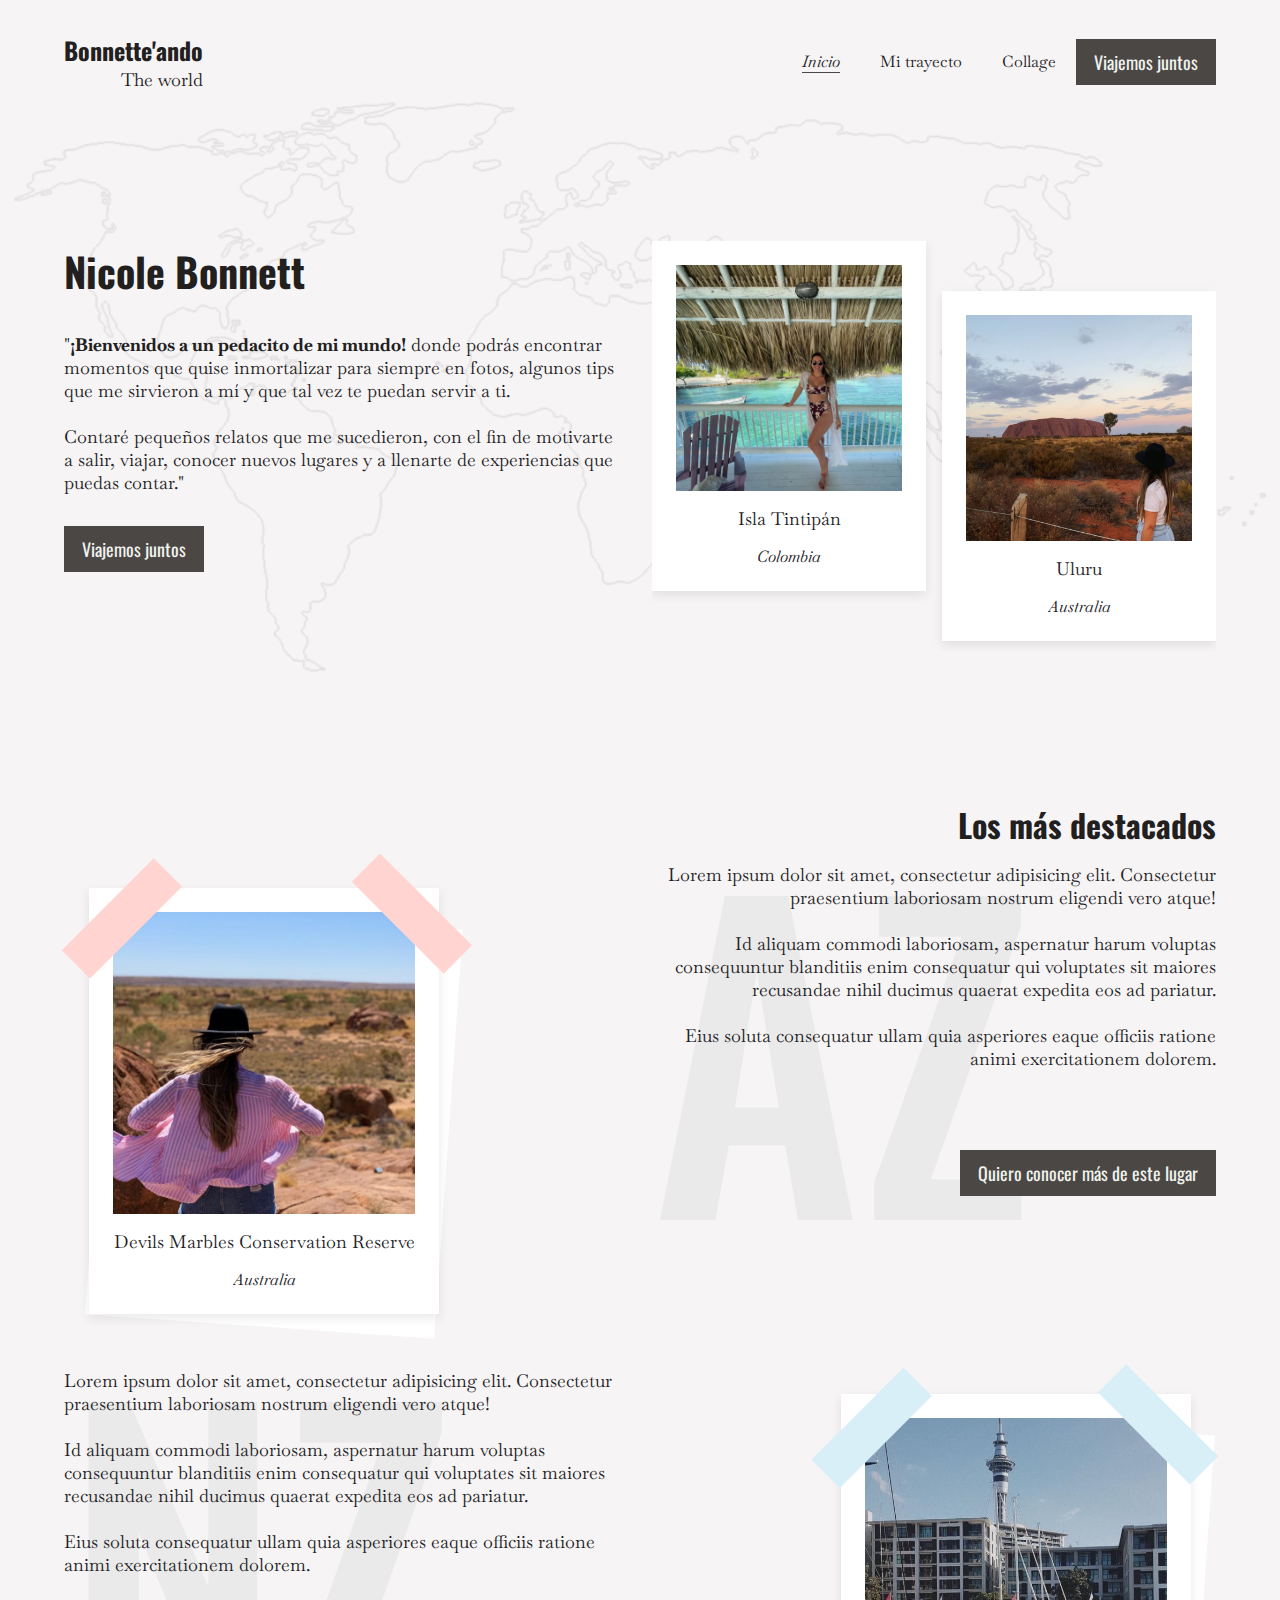
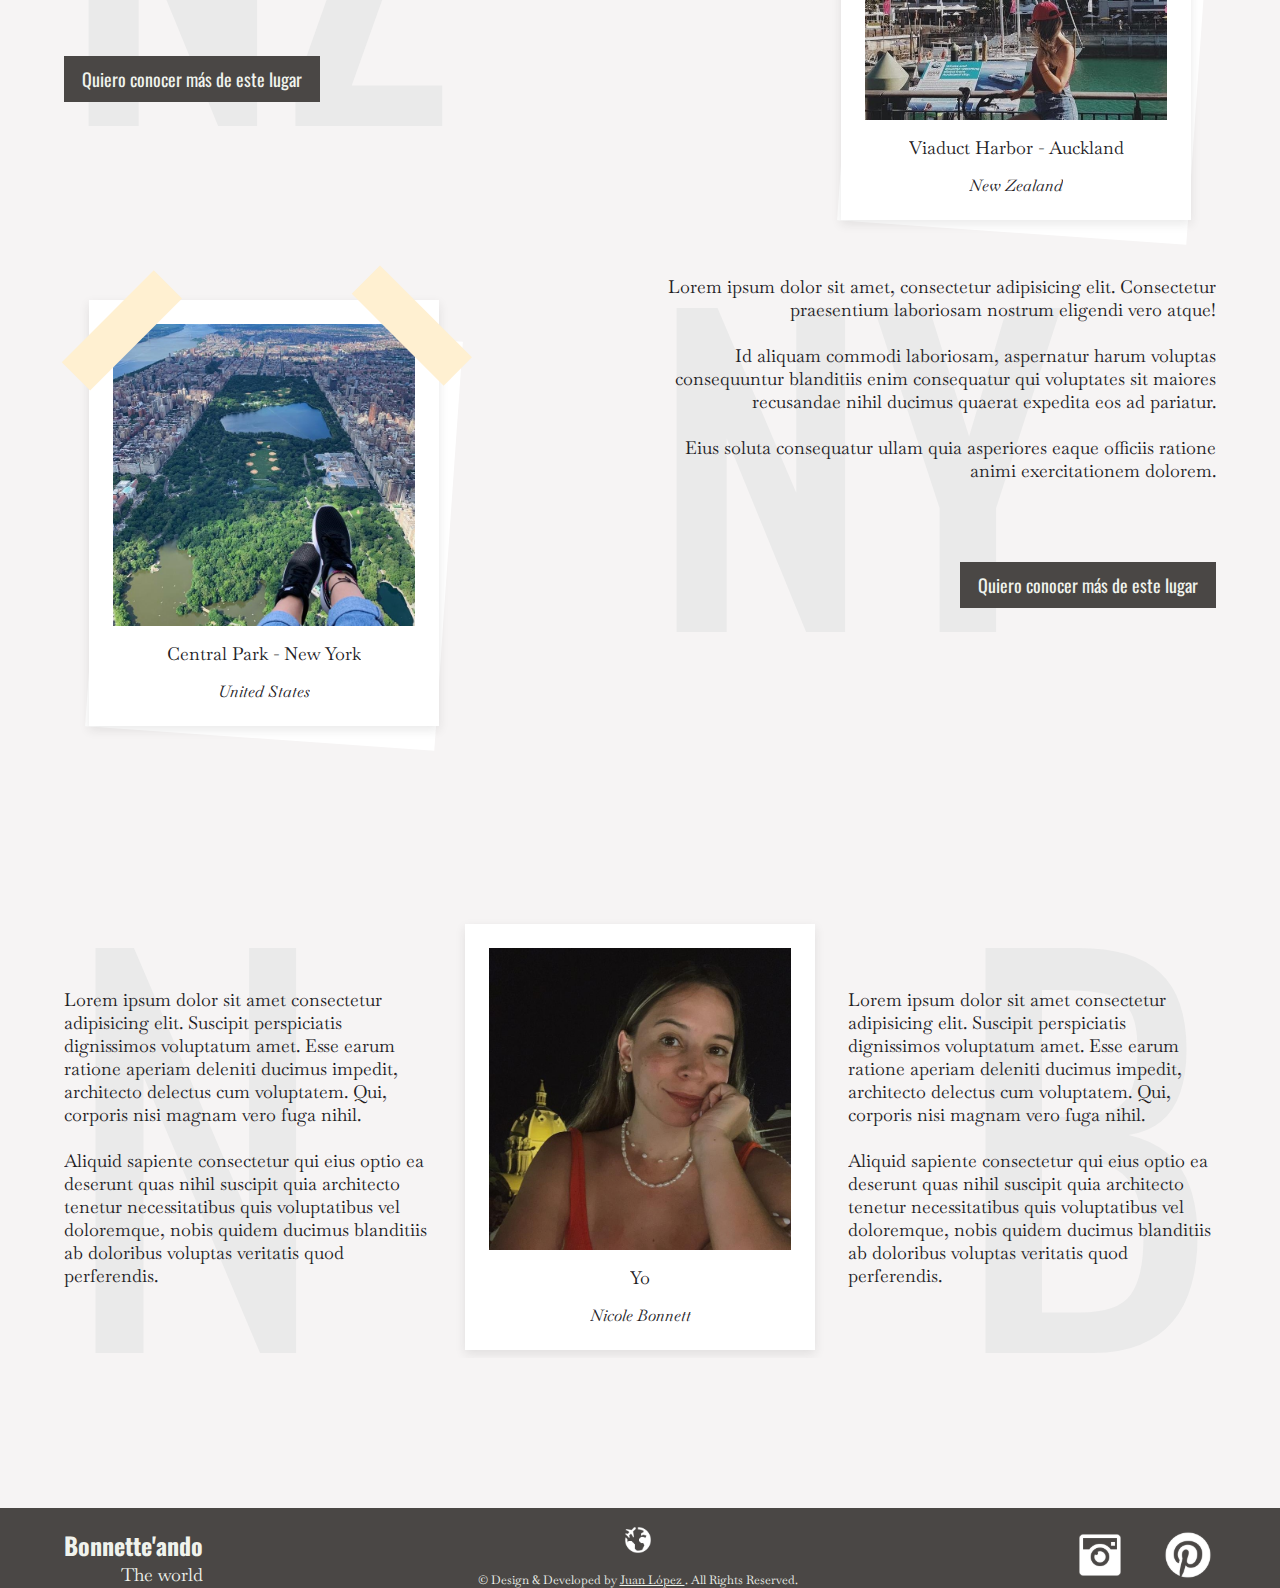
==== commit 21828dcc: "Created detail pages for trips in the index page, changed all the a tags to its respective href" ====
--- a/index.html
+++ b/index.html
@@ -19,10 +19,11 @@
                     <p>The world</p>
                 </div>
                 <ul>
-                    <li><a href="">Inicio</a></li>
-                    <li><a href="">Mi trayecto</a></li>
-                    <li><a href="">Collage</a></li>
-                    <button class="main-button"><a href="">Viajemos juntos</a></button>
+                    <li><a href="index.html" class="active">Inicio</a></li>
+                    <li><a href="journey.html">Mi trayecto</a></li>
+                    <li><a href="collage.html">Collage</a></li>
+                    <a href="https://www.instagram.com/bonnetteandotheworld/" target="_blank"><button
+                            class="main-button">Viajemos juntos</button></a>
                 </ul>
                 <i class="fi fi-ss-menu-burger menu"></i>
             </nav>
@@ -33,14 +34,15 @@
                             <h3>Bonnette'ando</h3>
                             <p>The world</p>
                         </div>
-                        
-                        <a href="./index.html"><i class="fi fi-ss-cross menu"></i></a>
+
+                        <a href="index.html"><i class="fi fi-ss-cross menu"></i></a>
                     </div>
                     <ul>
-                        <li><a href="./index.html">Inicio</a></li>
-                        <li><a href="./journey.html">Mi trayecto</a></li>
-                        <li><a href="">Collage</a></li>
-                        <button class="main-button"><a href="">Viajemos juntos</a></button>
+                        <li><a href="index.html" class="active">Inicio</a></li>
+                        <li><a href="journey.html">Mi trayecto</a></li>
+                        <li><a href="collage.html">Collage</a></li>
+                        <a href="https://www.instagram.com/bonnetteandotheworld/" target="_blank"><button
+                                class="main-button">Viajemos juntos</button></a>
                     </ul>
                 </div>
             </div>
@@ -57,7 +59,8 @@
                             motivarte a salir, viajar, conocer nuevos lugares y a llenarte de
                             experiencias que puedas contar."
                         </p>
-                        <button class="main-button">Viajemos juntos</button>
+                        <a href="https://www.instagram.com/bonnetteandotheworld/" target="_blank"><button
+                                class="main-button">Viajemos juntos</button></a>
                     </div>
                     <div class="hero-images">
                         <div class="image-card">
@@ -92,7 +95,8 @@
                             expedita eos ad pariatur. <br> <br> Eius soluta consequatur ullam
                             quia asperiores eaque officiis ratione animi
                             exercitationem dolorem.</p>
-                        <button class="main-button">Quiero conocer más de este lugar</button>
+                        <a href="detail-3.html"><button class="main-button">Quiero conocer más de este
+                                lugar</button></a>
                         <span class="text-bg">AZ</span>
                     </div>
                 </div>
@@ -113,7 +117,8 @@
                             expedita eos ad pariatur. <br> <br> Eius soluta consequatur ullam
                             quia asperiores eaque officiis ratione animi
                             exercitationem dolorem.</p>
-                        <button class="main-button">Quiero conocer más de este lugar</button>
+                        <a href="detail-2.html"><button class="main-button">Quiero conocer más de este
+                                lugar</button></a>
                         <span class="text-bg">NZ</span>
                     </div>
                 </div>
@@ -134,7 +139,8 @@
                             expedita eos ad pariatur. <br> <br> Eius soluta consequatur ullam
                             quia asperiores eaque officiis ratione animi
                             exercitationem dolorem.</p>
-                        <button class="main-button">Quiero conocer más de este lugar</button>
+                        <a href="detail-1.html"><button class="main-button">Quiero conocer más de este
+                                lugar</button></a>
                         <span class="text-bg">NY</span>
                     </div>
                 </div>
@@ -177,12 +183,13 @@
                 <a href="https://www.instagram.com/bonnetteandotheworld/" target="_blank"><img
                         src="./assets/icons/Instagram Old.svg" alt="Social Media Instagram Icon" loading="lazy"></a>
 
-                <a href="https://co.pinterest.com/nikibonett/" target="_blank"><img
-                        src="./assets/icons/Pinterest.svg" alt="Social Media Instagram Icon" loading="lazy"></a>
+                <a href="https://co.pinterest.com/nikibonett/" target="_blank"><img src="./assets/icons/Pinterest.svg"
+                        alt="Social Media Instagram Icon" loading="lazy"></a>
 
             </div>
         </div>
     </footer>
 </body>
 <script src="./scripts.js"></script>
+
 </html>--- a/style.css
+++ b/style.css
@@ -18,7 +18,8 @@
 
 * {
     box-sizing: border-box;
-    margin: 0; padding: 0;
+    margin: 0;
+    padding: 0;
     font-family: 'Baskervville', serif;
     scroll-behavior: smooth;
     color: var(--font-Primary);
@@ -38,6 +39,7 @@
     margin: auto;
 }
 
+
 h1 {
     font-size: 4.0rem;
     font-family: 'Oswald', sans-serif;
@@ -82,10 +84,16 @@
 
 li {
     font-size: 1.6rem;
+    padding: 2px 0;
 }
 
 ul li a {
     margin: 0 20px 0;
+}
+
+ul li .active {
+    border-bottom: 1px solid var(--border-Primary);
+    font-style: italic;
 }
 
 nav i {
@@ -103,6 +111,7 @@
     background-color: var(--background-Container-Dark);
     color: var(--font-Subtle);
     border: 2px solid var(--border-Primary);
+    cursor: pointer;
 }
 
 .main-button a {
@@ -128,6 +137,7 @@
     background-color: var(--background-Main);
     color: var(--font-Primary);
     border: 2px solid var(--background-Main);
+    cursor: pointer;
 }
 
 .main-button-white a {
@@ -211,6 +221,7 @@
     text-align: right;
     margin-top: 150px;
 }
+
 .content {
     display: grid;
     grid-template-columns: repeat(auto-fit, minmax(330px, 1fr));
@@ -281,11 +292,11 @@
     height: 40px;
     background-color: var(--tape-1);
     position: absolute;
-    transform: rotate(-45deg) translate(-30px,20px);
-    -webkit-transform: rotate(-45deg) translate(-30px,20px);
-    -moz-transform: rotate(-45deg) translate(-30px,20px);
-    -ms-transform: rotate(-45deg) translate(-30px,20px);
-    -o-transform: rotate(-45deg) translate(-30px,20px);
+    transform: rotate(-45deg) translate(-30px, 20px);
+    -webkit-transform: rotate(-45deg) translate(-30px, 20px);
+    -moz-transform: rotate(-45deg) translate(-30px, 20px);
+    -ms-transform: rotate(-45deg) translate(-30px, 20px);
+    -o-transform: rotate(-45deg) translate(-30px, 20px);
 }
 
 .trips .content .left-side::after {
@@ -294,11 +305,11 @@
     height: 40px;
     background-color: var(--tape-1);
     position: absolute;
-    transform: rotate(45deg) translate(-115px,-515px);
-    -webkit-transform: rotate(45deg) translate(-115px,-515px);
-    -moz-transform: rotate(45deg) translate(-115px,-515px);
-    -ms-transform: rotate(45deg) translate(-115px,-515px);
-    -o-transform: rotate(45deg) translate(-115px,-515px);
+    transform: rotate(45deg) translate(-115px, -515px);
+    -webkit-transform: rotate(45deg) translate(-115px, -515px);
+    -moz-transform: rotate(45deg) translate(-115px, -515px);
+    -ms-transform: rotate(45deg) translate(-115px, -515px);
+    -o-transform: rotate(45deg) translate(-115px, -515px);
 }
 
 .trips .content:nth-child(4) .left-side::before {
@@ -320,11 +331,11 @@
     height: 40px;
     background-color: var(--tape-2);
     position: absolute;
-    transform: rotate(-45deg) translate(-225px,-170px);
-    -webkit-transform: rotate(-45deg) translate(-225px,-170px);
-    -moz-transform: rotate(-45deg) translate(-225px,-170px);
-    -ms-transform: rotate(-45deg) translate(-225px,-170px);
-    -o-transform: rotate(-45deg) translate(-225px,-170px);
+    transform: rotate(-45deg) translate(-225px, -170px);
+    -webkit-transform: rotate(-45deg) translate(-225px, -170px);
+    -moz-transform: rotate(-45deg) translate(-225px, -170px);
+    -ms-transform: rotate(-45deg) translate(-225px, -170px);
+    -o-transform: rotate(-45deg) translate(-225px, -170px);
 }
 
 .trips .content:nth-child(3) .left-side::after {
@@ -333,11 +344,11 @@
     height: 40px;
     background-color: var(--tape-2);
     position: absolute;
-    transform: rotate(45deg) translate(30px,20px);
-    -webkit-transform: rotate(45deg) translate(30px,20px);
-    -moz-transform: rotate(45deg) translate(30px,20px);
-    -ms-transform: rotate(45deg) translate(30px,20px);
-    -o-transform: rotate(45deg) translate(30px,20px);
+    transform: rotate(45deg) translate(30px, 20px);
+    -webkit-transform: rotate(45deg) translate(30px, 20px);
+    -moz-transform: rotate(45deg) translate(30px, 20px);
+    -ms-transform: rotate(45deg) translate(30px, 20px);
+    -o-transform: rotate(45deg) translate(30px, 20px);
 }
 
 
@@ -375,14 +386,14 @@
     content: 'B';
     position: absolute;
     top: -160px;
-    right:  0;
+    right: 0;
     color: var(--font-bg);
     font-size: 50rem;
     font-family: 'Oswald', sans-serif;
     z-index: -99;
 }
 
-footer { 
+footer {
     background-color: var(--background-Container-Dark);
 }
 
@@ -490,8 +501,8 @@
 
     nav ul {
         display: none;
-    } 
-    
+    }
+
     nav i {
         display: flex;
     }
@@ -543,7 +554,7 @@
         -moz-transition: 0.2s;
         -ms-transition: 0.2s;
         -o-transition: 0.2s;
-}
+    }
 
     .nav-menu .logo-container {
         display: flex;
@@ -552,10 +563,10 @@
         align-items: center;
     }
 
-    .hero-background .content{
+    .hero-background .content {
         margin-top: 48px;
     }
-    
+
     .trips .image-card::before {
         display: none;
     }
@@ -608,6 +619,7 @@
     .hero-images {
         justify-items: end;
     }
+
     .hero-images .image-card {
         padding: 16px;
     }
@@ -625,18 +637,22 @@
 .journey nav {
     width: 90%;
     max-width: 1280px;
-    margin: 0 auto;
-    padding: 16px 0;
+    margin: 3.2rem auto 0;
 }
 
 .journey .logo h3,
-.journey .logo p, 
+.journey .logo p,
 .journey i {
     color: var(--font-Subtle);
 }
 
 .journey header ul li a {
     color: var(--font-Subtle);
+}
+
+.journey header ul li .active {
+    border-bottom: 1px solid var(--font-Subtle);
+    font-style: italic;
 }
 
 .journey-background {
@@ -686,7 +702,7 @@
 
 .journey-trips .trip .image-card-content h2,
 .journey-trips .trip .image-card-content p {
-    margin-bottom: 32px;   
+    margin-bottom: 32px;
 }
 
 /* Journey media queries styles */
@@ -712,7 +728,7 @@
         flex-direction: column;
         flex-shrink: 2;
     }
- 
+
     .journey-trips {
         width: 100%;
         margin: 85px auto;
@@ -740,7 +756,7 @@
 .collage-images-grid {
     position: relative;
     display: grid;
-    grid-template-columns: repeat(auto-fit, minmax(190px ,1fr));
+    grid-template-columns: repeat(auto-fit, minmax(190px, 1fr));
     gap: 16px;
     margin-top: 24px;
     justify-items: center;
@@ -758,23 +774,27 @@
 .collage-images-container .collage-images-grid .image-card::before {
     content: '';
     position: absolute;
-    top: 9px;
+    transform: translateY(-8px);
     width: 32px;
     height: 32px;
     border-radius: 100%;
     background-color: var(--tape-1);
-    box-shadow: 0px 2px 2px rgb(100, 98, 97);
+    box-shadow: 0px 2px 6px rgba(100, 98, 97, 0.7);
     -webkit-border-radius: 100%;
     -moz-border-radius: 100%;
     -ms-border-radius: 100%;
     -o-border-radius: 100%;
     z-index: 1;
+    -webkit-transform: translateY(-8px);
+    -moz-transform: translateY(-8px);
+    -ms-transform: translateY(-8px);
+    -o-transform: translateY(-8px);
 }
 
 .collage-images-container .collage-images-grid .image-card::after {
     content: '';
     position: absolute;
-    top: 1px;
+    transform: translateY(-15px);
     width: 46px;
     height: 46px;
     border-radius: 100%;
@@ -785,4 +805,284 @@
     -ms-border-radius: 100%;
     -o-border-radius: 100%;
     z-index: 0;
-}
+    -webkit-transform: translateY(-15px);
+    -moz-transform: translateY(-15px);
+    -ms-transform: translateY(-15px);
+    -o-transform: translateY(-15px);
+}
+
+.collage-images-container .collage-images-grid .image-card picture {
+    position: relative;
+}
+
+.collage-images-container .collage-images-grid .image-card:hover picture::before {
+    content: '';
+    position: absolute;
+    width: 100%;
+    height: 100%;
+    background-color: rgba(34, 32, 30, 0.93);
+    ;
+    backdrop-filter: blur(5px);
+}
+
+/* Collage media queries */
+
+@media screen and (min-width: 768px) {
+
+    .collage-images-grid {
+        grid-template-columns: repeat(3, 1fr);
+        margin-top: 24px;
+        padding: 24px 0;
+    }
+
+    .collage-images-grid .image-card {
+        max-width: 100%;
+    }
+
+
+}
+
+@media screen and (min-width: 1024px) {
+
+    .collage-images-grid {
+        gap: 56px;
+    }
+
+    .collage-images-container .collage-images-grid .image-card::before {
+        width: 46px;
+        height: 46px;
+        transform: translateY(-28px);
+        -webkit-transform: translateY(-28px);
+        -moz-transform: translateY(-28px);
+        -ms-transform: translateY(-28px);
+        -o-transform: translateY(-28px);
+    }
+
+    .collage-images-container .collage-images-grid .image-card::after {
+        width: 65px;
+        height: 65px;
+        transform: translateY(-38px);
+        -webkit-transform: translateY(-38px);
+        -moz-transform: translateY(-38px);
+        -ms-transform: translateY(-38px);
+        -o-transform: translateY(-38px);
+    }
+}
+
+/* Details styles */
+
+.details {
+    margin: 56px 0;
+}
+
+.details .header .outline-button {
+    width: fit-content;
+    height: fit-content;
+}
+
+.details .header .outline-button a {
+    display: flex;
+    align-items: center;
+    column-gap: 8px;
+    margin-bottom: 16px;
+}
+
+.details .header .outline-button h3,
+.details .header .outline-button i {
+    font-size: 1.6rem;
+}
+
+.details .header .outline-button i {
+    font-size: 2rem;
+}
+
+.header .header-cover-1 {
+    width: 100%;
+    min-height: 160px;
+    background-image: url('./assets/images/NY.JPG');
+    background-repeat: no-repeat;
+    background-size: cover;
+    background-position: center;
+}
+
+.header .header-cover-2 {
+    width: 100%;
+    min-height: 160px;
+    background-image: url('./assets/images/NZ.JPG');
+    background-repeat: no-repeat;
+    background-size: cover;
+    background-position: center;
+}
+
+.header .header-cover-3 {
+    width: 100%;
+    min-height: 160px;
+    background-image: url('./assets/images/AS.jpg');
+    background-repeat: no-repeat;
+    background-size: cover;
+    background-position: center;
+}
+
+.header .header-details {
+    max-width: 90%;
+    height: 90px;
+    display: flex;
+    justify-content: space-between;
+    align-items: center;
+    padding: 0 24px;
+    margin: 0 auto;
+    transform: translateY(-50px);
+    background-color: var(--background-Container);
+    border-radius: 8px;
+    -webkit-border-radius: 8px;
+    -moz-border-radius: 8px;
+    -ms-border-radius: 8px;
+    -o-border-radius: 8px;
+    -webkit-transform: translateY(-50px);
+    -moz-transform: translateY(-50px);
+    -ms-transform: translateY(-50px);
+    -o-transform: translateY(-50px);
+}
+
+.header .header-details .header-details-content {
+    display: flex;
+    flex-direction: column;
+    align-items: center;
+}
+
+.header .header-details .header-details-content img {
+    width: 20px;
+}
+
+.header .header-details .header-details-content span {
+    font-size: 1rem;
+}
+
+.header .header-details .header-details-content h3 {
+    font-size: 1.4rem;
+}
+
+.detail-container {
+    height: fit-content;
+    position: relative;
+    margin: 32px 0;
+    overflow: hidden;
+}
+
+.activities {
+    display: flex;
+    flex-direction: column;
+    margin: 56px 0;
+}
+
+.activities .left-side {
+    display: inherit;
+    flex-direction: column;
+    order: 2;
+    row-gap: 24px;
+}
+
+.activities .left-side h2 {
+    margin: 24px 0;
+}
+
+.activities .right-side {
+    order: 1;
+}
+
+.activities .right-side picture img {
+    width: 100%;
+    opacity: 80%;
+}
+
+.activities-container {
+    display: flex;
+    column-gap: 16px;
+    align-items: flex-start;
+}
+
+.activities-container .activities-content h3 {
+    margin-bottom: 16px;
+}
+
+.activities-icon {
+    width: 26px;
+    height: 26px;
+    display: flex;
+    justify-content: center;
+    align-items: center;
+    flex-shrink: 0;
+    margin-top: 8px;
+    border-radius: 100%;
+    -webkit-border-radius: 100%;
+    -moz-border-radius: 100%;
+    -ms-border-radius: 100%;
+    -o-border-radius: 100%;
+    border: 2px solid var(--border-Primary);
+}
+
+.activities-icon .activities-icon-dot {
+    width: 6px;
+    height: 6px;
+    border-radius: 100%;
+    -webkit-border-radius: 100%;
+    -moz-border-radius: 100%;
+    -ms-border-radius: 100%;
+    -o-border-radius: 100%;
+    background-color: var(--border-Primary);
+}
+
+/* Details media queries */
+
+@media screen and (min-width: 768px) {
+    .header .header-cover-1,
+    .header .header-cover-2,
+    .header .header-cover-3 {
+        min-height: 260px;
+    }
+
+    .header .header-details {
+        height: 190px;
+        padding: 0 56px;
+    }
+
+    .header .header-details .header-details-content img {
+        width: 56px;
+    }
+
+    .header .header-details .header-details-content span {
+        font-size: 1.8rem;
+    }
+
+    .header .header-details .header-details-content h3 {
+        font-size: 2.4rem;
+    }
+
+}
+
+@media screen and (min-width: 1024px) {
+
+    .header .header-cover-1,
+    .header .header-cover-2,
+    .header .header-cover-3 {
+        min-height: 360px;
+    }
+
+    .header .header-details {
+        width: 640px;
+        height: 220px;
+        padding: 0 56px;
+    }
+
+    .activities {
+        flex-direction: row;
+    }
+
+    .activities .left-side {
+        order: 1;
+    }
+
+    .activities .right-side {
+        order: 2;
+    }
+}